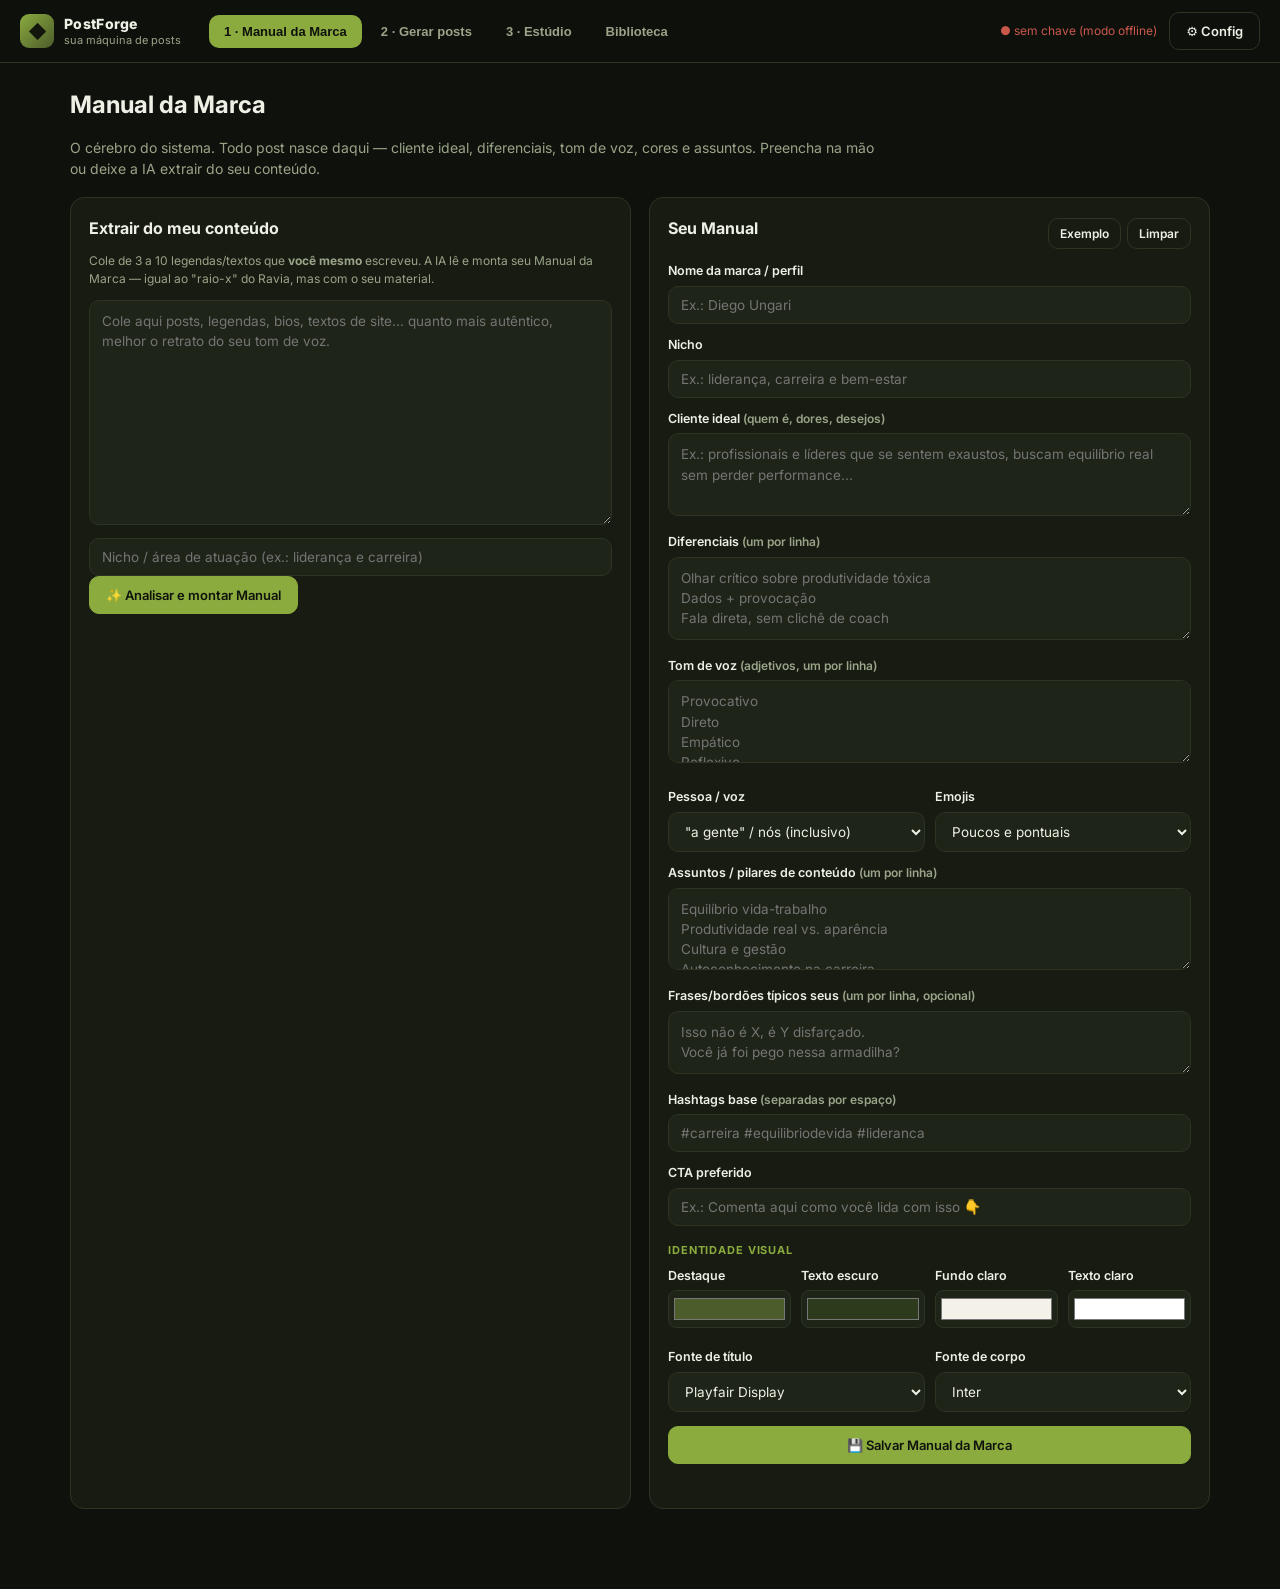
==== index.html @ 93662934 "Add PostForge: brand-voice post generation system Local, build-free web app inspired by Ravia PostCr" ====
<!doctype html>
<html lang="pt-BR">
<head>
  <meta charset="utf-8" />
  <meta name="viewport" content="width=device-width, initial-scale=1" />
  <title>PostForge — Máquina de posts no seu tom de voz</title>
  <link rel="icon" href="data:image/svg+xml,%3Csvg xmlns='http://www.w3.org/2000/svg' viewBox='0 0 100 100'%3E%3Crect width='100' height='100' rx='22' fill='%234c5c2b'/%3E%3Ctext x='50' y='68' font-size='60' text-anchor='middle' fill='%23f4f1e8' font-family='Georgia,serif'%3E%E2%97%86%3C/text%3E%3C/svg%3E" />
  <meta name="description" content="Crie posts para Instagram alinhados ao seu perfil e tom de voz. Manual da Marca + IA + templates editáveis." />

  <!-- Fontes (CDN) -->
  <link rel="preconnect" href="https://fonts.googleapis.com" />
  <link rel="preconnect" href="https://fonts.gstatic.com" crossorigin />
  <link href="https://fonts.googleapis.com/css2?family=DM+Serif+Display:ital@0;1&family=Playfair+Display:ital,wght@0,500;0,700;0,900;1,600&family=Inter:wght@400;500;600;700;800&family=Poppins:wght@400;500;600;700;800&family=Bebas+Neue&family=Lora:ital@0;1&display=swap" rel="stylesheet" />

  <link rel="stylesheet" href="css/app.css" />
</head>
<body>
  <!-- ==================== TOPBAR ==================== -->
  <header class="topbar">
    <div class="brand">
      <div class="logo">◆</div>
      <div>
        <div class="brand-name">PostForge</div>
        <div class="brand-tag">sua máquina de posts</div>
      </div>
    </div>

    <nav class="tabs" id="tabs">
      <button class="tab is-active" data-view="manual">1 · Manual da Marca</button>
      <button class="tab" data-view="generate">2 · Gerar posts</button>
      <button class="tab" data-view="studio">3 · Estúdio</button>
      <button class="tab" data-view="library">Biblioteca</button>
    </nav>

    <div class="topbar-actions">
      <span class="key-status" id="keyStatus" title="Status da chave da API">● sem chave</span>
      <button class="btn btn-ghost" id="openSettings">⚙ Config</button>
    </div>
  </header>

  <main class="app">
    <!-- ==================== VIEW: MANUAL DA MARCA ==================== -->
    <section class="view is-active" id="view-manual">
      <div class="view-head">
        <h1>Manual da Marca</h1>
        <p class="muted">O cérebro do sistema. Todo post nasce daqui — cliente ideal, diferenciais, tom de voz, cores e assuntos. Preencha na mão ou deixe a IA extrair do seu conteúdo.</p>
      </div>

      <div class="grid-2">
        <!-- Coluna esquerda: extrair da IA -->
        <div class="card">
          <h2>Extrair do meu conteúdo</h2>
          <p class="muted small">Cole de 3 a 10 legendas/textos que <b>você mesmo</b> escreveu. A IA lê e monta seu Manual da Marca — igual ao "raio-x" do Ravia, mas com o seu material.</p>
          <textarea id="analyzeInput" rows="10" placeholder="Cole aqui posts, legendas, bios, textos de site... quanto mais autêntico, melhor o retrato do seu tom de voz."></textarea>
          <div class="row">
            <input id="analyzeNiche" type="text" placeholder="Nicho / área de atuação (ex.: liderança e carreira)" />
          </div>
          <button class="btn btn-primary" id="btnAnalyze">✨ Analisar e montar Manual</button>
          <div class="hint" id="analyzeHint"></div>
        </div>

        <!-- Coluna direita: formulário do manual -->
        <div class="card">
          <div class="card-head-row">
            <h2>Seu Manual</h2>
            <div class="card-head-actions">
              <button class="btn btn-ghost small" id="btnLoadSample">Exemplo</button>
              <button class="btn btn-ghost small" id="btnClearManual">Limpar</button>
            </div>
          </div>

          <label>Nome da marca / perfil</label>
          <input id="m_brand" type="text" placeholder="Ex.: Diego Ungari" />

          <label>Nicho</label>
          <input id="m_niche" type="text" placeholder="Ex.: liderança, carreira e bem-estar" />

          <label>Cliente ideal <span class="muted small">(quem é, dores, desejos)</span></label>
          <textarea id="m_client" rows="3" placeholder="Ex.: profissionais e líderes que se sentem exaustos, buscam equilíbrio real sem perder performance..."></textarea>

          <label>Diferenciais <span class="muted small">(um por linha)</span></label>
          <textarea id="m_diff" rows="3" placeholder="Olhar crítico sobre produtividade tóxica&#10;Dados + provocação&#10;Fala direta, sem clichê de coach"></textarea>

          <label>Tom de voz <span class="muted small">(adjetivos, um por linha)</span></label>
          <textarea id="m_tone" rows="3" placeholder="Provocativo&#10;Direto&#10;Empático&#10;Reflexivo&#10;Coloquial brasileiro"></textarea>

          <div class="row">
            <div>
              <label>Pessoa / voz</label>
              <select id="m_person">
                <option value="Fala como 'a gente' / nós, incluindo o leitor">"a gente" / nós (inclusivo)</option>
                <option value="Fala em primeira pessoa (eu)">1ª pessoa (eu)</option>
                <option value="Fala direto com 'você'">2ª pessoa (você)</option>
              </select>
            </div>
            <div>
              <label>Emojis</label>
              <select id="m_emoji">
                <option value="poucos e pontuais">Poucos e pontuais</option>
                <option value="nenhum">Nenhum</option>
                <option value="moderado">Moderado</option>
                <option value="muitos">Muitos</option>
              </select>
            </div>
          </div>

          <label>Assuntos / pilares de conteúdo <span class="muted small">(um por linha)</span></label>
          <textarea id="m_topics" rows="3" placeholder="Equilíbrio vida-trabalho&#10;Produtividade real vs. aparência&#10;Cultura e gestão&#10;Autoconhecimento na carreira"></textarea>

          <label>Frases/bordões típicos seus <span class="muted small">(um por linha, opcional)</span></label>
          <textarea id="m_phrases" rows="2" placeholder="Isso não é X, é Y disfarçado.&#10;Você já foi pego nessa armadilha?"></textarea>

          <label>Hashtags base <span class="muted small">(separadas por espaço)</span></label>
          <input id="m_hashtags" type="text" placeholder="#carreira #equilibriodevida #lideranca" />

          <label>CTA preferido</label>
          <input id="m_cta" type="text" placeholder="Ex.: Comenta aqui como você lida com isso 👇" />

          <h3 class="section-label">Identidade visual</h3>
          <div class="palette-row">
            <div class="color-field"><label>Destaque</label><input type="color" id="c_accent" value="#4c5c2b" /></div>
            <div class="color-field"><label>Texto escuro</label><input type="color" id="c_dark" value="#2e3a1c" /></div>
            <div class="color-field"><label>Fundo claro</label><input type="color" id="c_light" value="#f4f1e8" /></div>
            <div class="color-field"><label>Texto claro</label><input type="color" id="c_ontext" value="#ffffff" /></div>
          </div>
          <div class="row">
            <div>
              <label>Fonte de título</label>
              <select id="f_head">
                <option>Playfair Display</option>
                <option>DM Serif Display</option>
                <option>Lora</option>
                <option>Poppins</option>
                <option>Bebas Neue</option>
                <option>Inter</option>
              </select>
            </div>
            <div>
              <label>Fonte de corpo</label>
              <select id="f_body">
                <option>Inter</option>
                <option>Poppins</option>
                <option>Lora</option>
              </select>
            </div>
          </div>

          <button class="btn btn-primary block" id="btnSaveManual">💾 Salvar Manual da Marca</button>
          <div class="hint" id="manualHint"></div>
        </div>
      </div>
    </section>

    <!-- ==================== VIEW: GERAR ==================== -->
    <section class="view" id="view-generate">
      <div class="view-head">
        <h1>Gerar posts</h1>
        <p class="muted">Diga o tema (ou peça ideias). A IA escreve título, legenda no seu tom, hashtags e explica <i>por que</i> o post funciona — como as sugestões do Ravia.</p>
      </div>

      <div class="card generate-bar">
        <div class="row">
          <input id="g_topic" type="text" placeholder="Tema do post (ex.: por que trabalhar mais horas não é produtividade)" />
          <select id="g_format">
            <option value="imagem-unica">Imagem única</option>
            <option value="quote">Frase de impacto</option>
            <option value="checklist">Checklist / lista</option>
            <option value="carrossel">Carrossel</option>
          </select>
        </div>
        <div class="row">
          <select id="g_objective">
            <option value="engajamento">Objetivo: engajamento / debate</option>
            <option value="autoridade">Objetivo: autoridade / educar</option>
            <option value="conexao">Objetivo: conexão / história</option>
            <option value="conversao">Objetivo: conversão / oferta</option>
          </select>
          <select id="g_count">
            <option value="1">1 post</option>
            <option value="3" selected>3 posts</option>
            <option value="5">5 posts</option>
          </select>
          <button class="btn btn-ghost" id="btnIdeas" title="Gerar ideias de tema a partir dos seus pilares">💡 Ideias</button>
          <button class="btn btn-primary" id="btnGenerate">⚡ Gerar</button>
        </div>
        <div class="hint" id="genHint"></div>
      </div>

      <div id="genResults" class="results"></div>
    </section>

    <!-- ==================== VIEW: STUDIO ==================== -->
    <section class="view" id="view-studio">
      <div class="view-head">
        <h1>Estúdio</h1>
        <p class="muted">Escolha a variação de template, edite tudo e exporte em PNG (1080×1350).</p>
      </div>

      <div class="studio">
        <!-- preview -->
        <div class="studio-canvas">
          <div class="canvas-frame" id="canvasFrame">
            <div class="post-card" id="postCard"><!-- template renderiza aqui --></div>
          </div>
          <div class="canvas-actions">
            <button class="btn btn-ghost" id="btnZoomOut">−</button>
            <span id="zoomLabel">62%</span>
            <button class="btn btn-ghost" id="btnZoomIn">+</button>
            <span class="spacer"></span>
            <button class="btn btn-primary" id="btnExport">⬇ Exportar PNG</button>
          </div>
        </div>

        <!-- controles -->
        <aside class="studio-panel">
          <div class="panel-tabs">
            <button class="ptab is-active" data-panel="variacoes">Variações</button>
            <button class="ptab" data-panel="texto">Texto</button>
            <button class="ptab" data-panel="cores">Cores</button>
            <button class="ptab" data-panel="foto">Foto</button>
            <button class="ptab" data-panel="legenda">Legenda</button>
          </div>

          <div class="panel-body">
            <div class="panel is-active" id="panel-variacoes">
              <p class="muted small">Variações de modelo para este post</p>
              <div class="variants" id="variantList"></div>
            </div>

            <div class="panel" id="panel-texto">
              <label>Título</label>
              <textarea id="e_headline" rows="2"></textarea>
              <label>Palavras em destaque <span class="muted small">(separadas por vírgula — ganham a caixa colorida)</span></label>
              <input id="e_highlight" type="text" placeholder="ex.: produzir mais" />
              <label>Subtítulo / corpo na imagem</label>
              <textarea id="e_sub" rows="3"></textarea>
              <div id="itemsEditor" class="items-editor" hidden>
                <label>Itens da lista <span class="muted small">(um por linha)</span></label>
                <textarea id="e_items" rows="5"></textarea>
              </div>
              <label>Tamanho do título</label>
              <input type="range" id="e_headsize" min="48" max="130" value="86" />
              <label>Alinhamento</label>
              <select id="e_align"><option value="left">Esquerda</option><option value="center">Centro</option></select>
            </div>

            <div class="panel" id="panel-cores">
              <div class="palette-row">
                <div class="color-field"><label>Destaque</label><input type="color" id="s_accent" /></div>
                <div class="color-field"><label>Texto escuro</label><input type="color" id="s_dark" /></div>
                <div class="color-field"><label>Fundo</label><input type="color" id="s_light" /></div>
                <div class="color-field"><label>Texto claro</label><input type="color" id="s_ontext" /></div>
              </div>
              <label>Escurecer foto (overlay)</label>
              <input type="range" id="s_overlay" min="0" max="80" value="35" />
              <label>Fonte de título</label>
              <select id="s_fhead"><option>Playfair Display</option><option>DM Serif Display</option><option>Lora</option><option>Poppins</option><option>Bebas Neue</option><option>Inter</option></select>
            </div>

            <div class="panel" id="panel-foto">
              <p class="muted small">Fundo do post</p>
              <div class="row">
                <button class="btn btn-ghost small" id="btnUploadPhoto">📁 Enviar foto</button>
                <button class="btn btn-ghost small" id="btnUnsplash">🔎 Buscar (Unsplash)</button>
              </div>
              <input type="file" id="photoFile" accept="image/*" hidden />
              <input id="photoQuery" type="text" placeholder="palavra-chave da foto (ex.: home office)" />
              <input id="photoUrl" type="text" placeholder="ou cole a URL de uma imagem" />
              <button class="btn btn-ghost small block" id="btnApplyUrl">Aplicar URL</button>
              <label>Ou fundo em degradê (sem foto)</label>
              <button class="btn btn-ghost small block" id="btnGradient">Usar degradê da marca</button>
            </div>

            <div class="panel" id="panel-legenda">
              <label>Legenda</label>
              <textarea id="e_caption" rows="10"></textarea>
              <label>Hashtags</label>
              <textarea id="e_tags" rows="2"></textarea>
              <div class="row">
                <button class="btn btn-ghost small" id="btnCopyCaption">📋 Copiar legenda</button>
                <button class="btn btn-ghost small" id="btnRewrite">🔁 Reescrever (IA)</button>
              </div>
              <div class="why" id="whyBox"></div>
            </div>
          </div>
          <button class="btn btn-primary block" id="btnSaveToLibrary">★ Salvar na biblioteca</button>
        </aside>
      </div>
    </section>

    <!-- ==================== VIEW: LIBRARY ==================== -->
    <section class="view" id="view-library">
      <div class="view-head">
        <h1>Biblioteca</h1>
        <p class="muted">Seus posts salvos. Clique para reabrir no Estúdio.</p>
      </div>
      <div id="libraryGrid" class="results"></div>
    </section>
  </main>

  <!-- ==================== MODAL: SETTINGS ==================== -->
  <div class="modal" id="settingsModal" hidden>
    <div class="modal-card">
      <div class="modal-head"><h2>Configurações</h2><button class="icon-btn" id="closeSettings">✕</button></div>
      <label>Chave da API da Anthropic <span class="muted small">(fica só no seu navegador)</span></label>
      <input id="apiKey" type="password" placeholder="sk-ant-..." />
      <label>Modelo</label>
      <select id="modelSelect">
        <option value="claude-sonnet-5">Claude Sonnet 5 (rápido, recomendado)</option>
        <option value="claude-opus-5">Claude Opus 5 (mais criativo)</option>
        <option value="claude-haiku-4-5-20251001">Claude Haiku 4.5 (mais barato)</option>
      </select>
      <p class="muted small">A chave é guardada em <code>localStorage</code> e enviada apenas para <code>api.anthropic.com</code>. Pegue uma em console.anthropic.com. Sem chave, o app usa um gerador de reserva (offline) mais simples.</p>
      <button class="btn btn-primary block" id="saveSettings">Salvar</button>
    </div>
  </div>

  <div id="toast" class="toast" hidden></div>

  <!-- html2canvas para exportar PNG (local, sem depender de CDN) -->
  <script src="vendor/html2canvas.min.js"></script>

  <!-- App (scripts clássicos, funcionam abrindo o arquivo direto) -->
  <script src="js/store.js"></script>
  <script src="js/prompts.js"></script>
  <script src="js/ai.js"></script>
  <script src="js/templates.js"></script>
  <script src="js/studio.js"></script>
  <script src="js/app.js"></script>
</body>
</html>
---- css/app.css ----
:root{
  --bg:#0f120c;
  --panel:#171b12;
  --panel-2:#1e2417;
  --line:#2c3422;
  --text:#eef0e6;
  --muted:#9aa488;
  --accent:#8bab3f;
  --accent-2:#4c5c2b;
  --danger:#c9584b;
  --radius:14px;
  --shadow:0 10px 30px rgba(0,0,0,.35);
}
*{box-sizing:border-box}
[hidden]{display:none!important}
html,body{margin:0;padding:0}
body{
  background:var(--bg);
  color:var(--text);
  font-family:"Inter",system-ui,-apple-system,Segoe UI,Roboto,sans-serif;
  font-size:14px;
  line-height:1.5;
}
h1{font-size:24px;margin:0 0 4px}
h2{font-size:16px;margin:0 0 10px}
h3{font-size:14px;margin:16px 0 8px}
.muted{color:var(--muted)}
.small{font-size:12px}
code{background:#0000003d;padding:1px 5px;border-radius:5px;font-size:12px}

/* ---------- topbar ---------- */
.topbar{
  display:flex;align-items:center;gap:20px;
  padding:12px 20px;border-bottom:1px solid var(--line);
  position:sticky;top:0;background:rgba(15,18,12,.92);backdrop-filter:blur(8px);z-index:20;
}
.brand{display:flex;align-items:center;gap:10px}
.logo{
  width:34px;height:34px;border-radius:9px;display:grid;place-items:center;
  background:linear-gradient(135deg,var(--accent),var(--accent-2));color:#12160c;font-size:18px;font-weight:800;
}
.brand-name{font-weight:800;letter-spacing:.3px}
.brand-tag{font-size:11px;color:var(--muted);margin-top:-2px}
.tabs{display:flex;gap:4px;margin-left:8px;flex-wrap:wrap}
.tab{
  background:transparent;border:1px solid transparent;color:var(--muted);
  padding:8px 14px;border-radius:10px;cursor:pointer;font-weight:600;font-size:13px;
}
.tab:hover{color:var(--text);background:var(--panel)}
.tab.is-active{color:#0f120c;background:var(--accent)}
.topbar-actions{margin-left:auto;display:flex;align-items:center;gap:12px}
.key-status{font-size:12px;color:var(--danger)}
.key-status.ok{color:var(--accent)}

/* ---------- layout ---------- */
.app{max-width:1180px;margin:0 auto;padding:24px 20px 80px}
.view{display:none;animation:fade .25s ease}
.view.is-active{display:block}
@keyframes fade{from{opacity:0;transform:translateY(6px)}to{opacity:1;transform:none}}
.view-head{margin-bottom:18px}
.view-head p{max-width:820px}
.grid-2{display:grid;grid-template-columns:1fr 1fr;gap:18px}
@media(max-width:900px){.grid-2{grid-template-columns:1fr}}

/* ---------- cards / forms ---------- */
.card{background:var(--panel);border:1px solid var(--line);border-radius:var(--radius);padding:18px}
.card-head-row{display:flex;justify-content:space-between;align-items:center}
.card-head-actions{display:flex;gap:6px}
.section-label{color:var(--accent);text-transform:uppercase;letter-spacing:.08em;font-size:11px}
label{display:block;font-weight:600;margin:12px 0 5px;font-size:12.5px}
input[type=text],input[type=password],textarea,select{
  width:100%;background:var(--panel-2);border:1px solid var(--line);color:var(--text);
  border-radius:10px;padding:10px 12px;font-family:inherit;font-size:13.5px;outline:none;
}
textarea{resize:vertical;line-height:1.5}
input:focus,textarea:focus,select:focus{border-color:var(--accent)}
.row{display:flex;gap:10px;margin-top:8px}
.row>*{flex:1;margin:0}
.palette-row{display:flex;gap:10px;flex-wrap:wrap}
.color-field{flex:1;min-width:70px}
.color-field label{margin-top:0}
input[type=color]{width:100%;height:38px;border:1px solid var(--line);border-radius:8px;background:var(--panel-2);padding:3px;cursor:pointer}
input[type=range]{width:100%;accent-color:var(--accent)}

/* ---------- buttons ---------- */
.btn{border:1px solid var(--line);background:var(--panel-2);color:var(--text);padding:10px 16px;border-radius:10px;cursor:pointer;font-weight:600;font-size:13px;font-family:inherit}
.btn:hover{border-color:var(--accent)}
.btn:disabled{opacity:.5;cursor:not-allowed}
.btn-primary{background:var(--accent);color:#0f120c;border-color:var(--accent)}
.btn-primary:hover{filter:brightness(1.06)}
.btn-ghost{background:transparent}
.btn.small{padding:7px 11px;font-size:12px}
.btn.block{width:100%;margin-top:14px}
.icon-btn{background:transparent;border:none;color:var(--muted);font-size:18px;cursor:pointer}
.hint{font-size:12.5px;margin-top:10px;min-height:16px}
.hint.err{color:var(--danger)}
.hint.ok{color:var(--accent)}

/* ---------- generate ---------- */
.generate-bar .row{margin-top:10px}
.results{display:grid;grid-template-columns:repeat(auto-fill,minmax(300px,1fr));gap:16px;margin-top:18px}
.result-card{background:var(--panel);border:1px solid var(--line);border-radius:var(--radius);overflow:hidden;display:flex;flex-direction:column}
.result-thumb{aspect-ratio:4/5;background:#0c0f08;position:relative;overflow:hidden}
.result-thumb .mini{transform-origin:top left}
.result-body{padding:14px;display:flex;flex-direction:column;gap:8px;flex:1}
.result-body h3{margin:0;font-size:15px}
.result-cap{color:var(--muted);font-size:12.5px;max-height:78px;overflow:hidden}
.result-why{font-size:12px;color:var(--accent);border-left:2px solid var(--accent-2);padding-left:8px}
.result-actions{display:flex;gap:8px;margin-top:auto}
.chips{display:flex;flex-wrap:wrap;gap:5px}
.chip{background:var(--panel-2);border:1px solid var(--line);border-radius:20px;padding:3px 9px;font-size:11px;color:var(--muted)}

/* ---------- studio ---------- */
.studio{display:grid;grid-template-columns:1fr 380px;gap:18px;align-items:start}
@media(max-width:1000px){.studio{grid-template-columns:1fr}}
.studio-canvas{background:var(--panel);border:1px solid var(--line);border-radius:var(--radius);padding:18px;position:sticky;top:80px}
.canvas-frame{width:100%;height:600px;display:grid;place-items:center;overflow:auto;background:#0a0d06;border-radius:10px}
.canvas-actions{display:flex;align-items:center;gap:10px;margin-top:12px}
.canvas-actions .spacer{flex:1}
#zoomLabel{font-size:12px;color:var(--muted);min-width:38px;text-align:center}
.studio-panel{background:var(--panel);border:1px solid var(--line);border-radius:var(--radius);padding:14px;display:flex;flex-direction:column}
.panel-tabs{display:flex;gap:4px;flex-wrap:wrap;border-bottom:1px solid var(--line);padding-bottom:10px;margin-bottom:12px}
.ptab{background:transparent;border:none;color:var(--muted);padding:6px 10px;border-radius:8px;cursor:pointer;font-weight:600;font-size:12.5px}
.ptab.is-active{background:var(--accent);color:#0f120c}
.panel{display:none}
.panel.is-active{display:block}
.variants{display:grid;grid-template-columns:1fr 1fr;gap:10px}
.variant{border:2px solid var(--line);border-radius:10px;overflow:hidden;cursor:pointer;background:#0a0d06;aspect-ratio:4/5;position:relative}
.variant.sel{border-color:var(--accent)}
.variant .mini{transform-origin:top left;pointer-events:none}
.variant .vlabel{position:absolute;bottom:0;left:0;right:0;background:rgba(0,0,0,.6);color:#fff;font-size:10px;padding:3px 6px}
.items-editor{margin-top:6px}
.why{margin-top:12px;background:var(--panel-2);border:1px solid var(--line);border-left:3px solid var(--accent);border-radius:8px;padding:10px;font-size:12.5px;color:var(--muted)}
.why b{color:var(--accent);display:block;margin-bottom:4px}

/* ---------- post card (the actual export target: 1080x1350) ---------- */
.post-card{
  width:1080px;height:1350px;position:relative;overflow:hidden;
  background:#e9e4d6;flex:none;
  font-family:"Inter",sans-serif;
}

/* ---------- modal / toast ---------- */
.modal{position:fixed;inset:0;background:rgba(0,0,0,.6);display:grid;place-items:center;z-index:50}
.modal-card{background:var(--panel);border:1px solid var(--line);border-radius:var(--radius);padding:22px;width:min(460px,92vw)}
.modal-head{display:flex;justify-content:space-between;align-items:center;margin-bottom:6px}
.toast{position:fixed;bottom:22px;left:50%;transform:translateX(-50%);background:var(--accent);color:#0f120c;padding:11px 18px;border-radius:10px;font-weight:600;z-index:60;box-shadow:var(--shadow)}

/* ---------- loading dots ---------- */
.dots::after{content:'';animation:dots 1.2s steps(4,end) infinite}
@keyframes dots{0%{content:''}25%{content:'.'}50%{content:'..'}75%{content:'...'}}
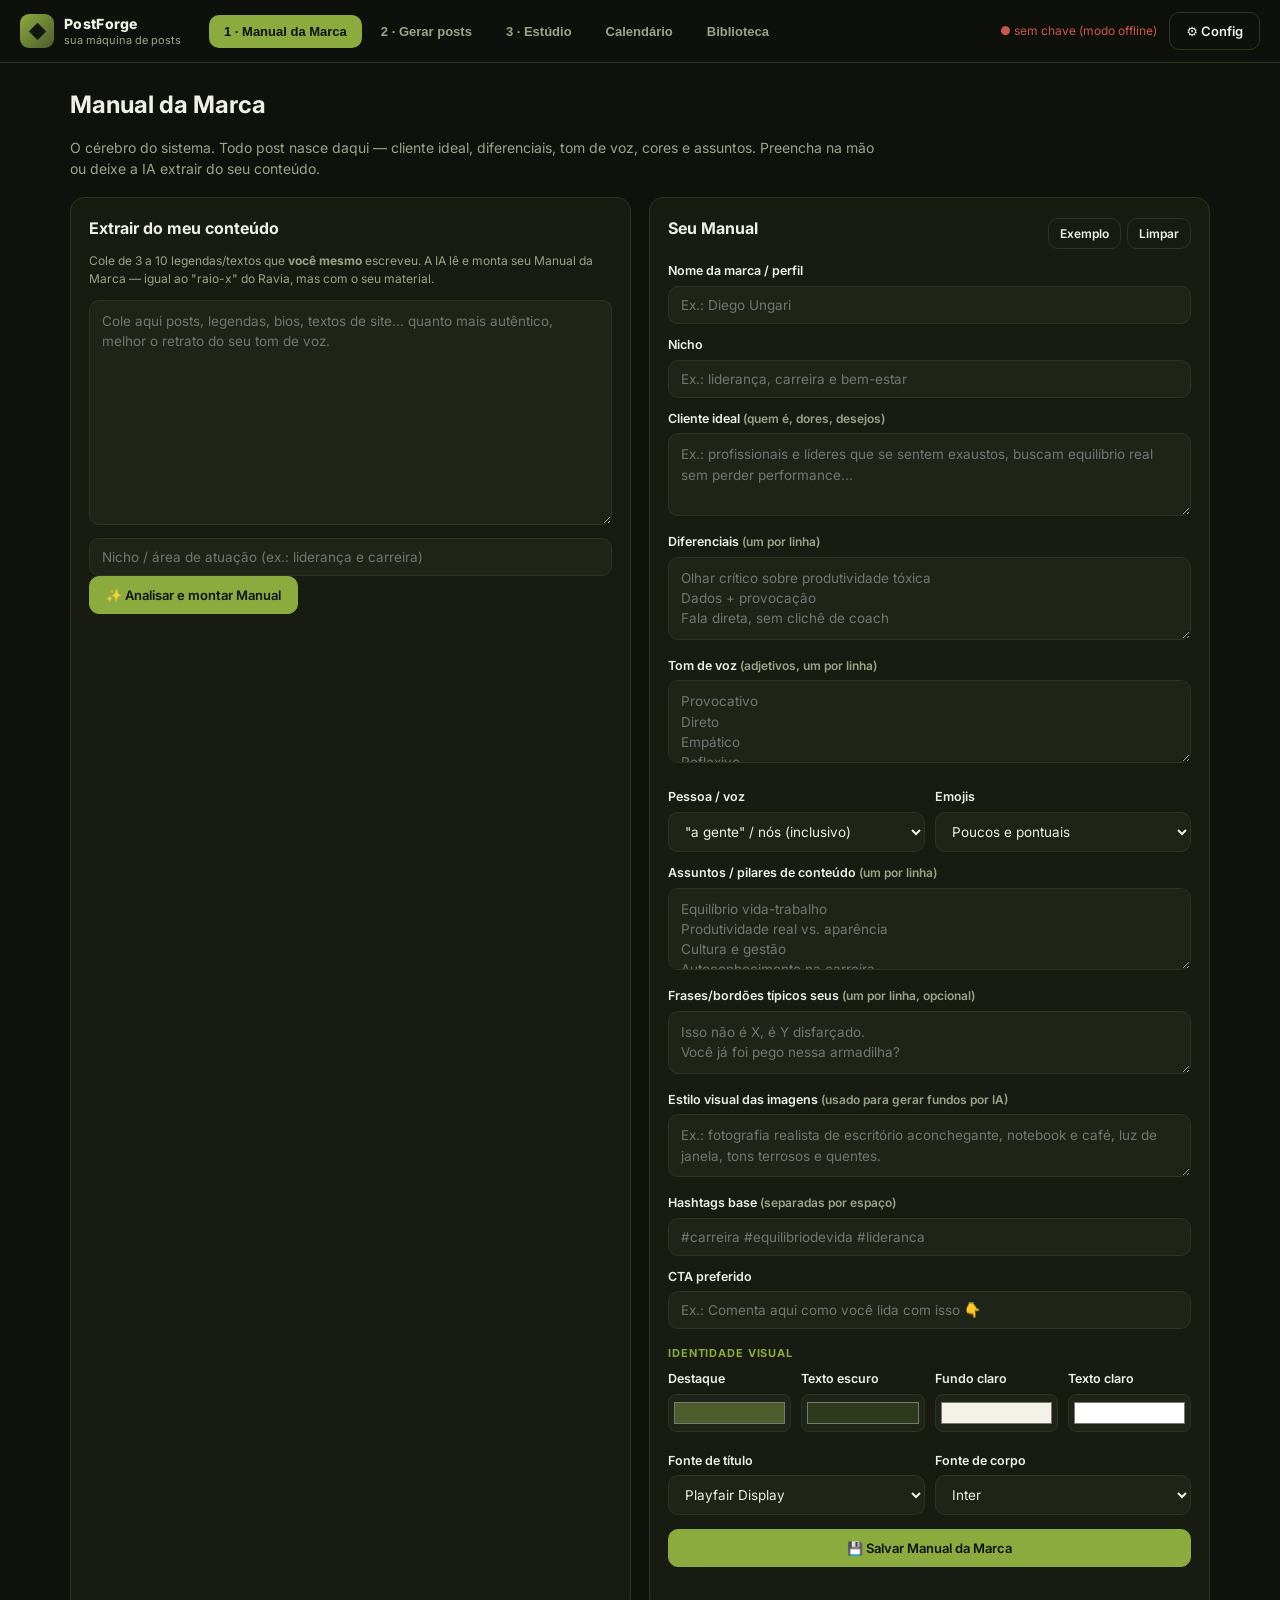
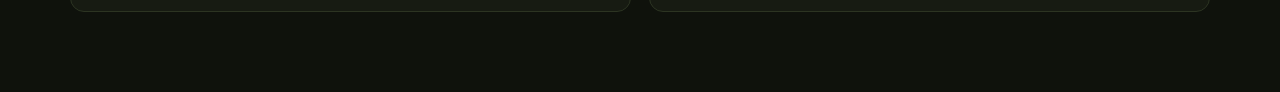
==== commit 56c23d4c: "Add AI background images and content calendar - Studio: generate the post's background photo with AI" ====
--- a/index.html
+++ b/index.html
@@ -29,6 +29,7 @@
       <button class="tab is-active" data-view="manual">1 · Manual da Marca</button>
       <button class="tab" data-view="generate">2 · Gerar posts</button>
       <button class="tab" data-view="studio">3 · Estúdio</button>
+      <button class="tab" data-view="calendar">Calendário</button>
       <button class="tab" data-view="library">Biblioteca</button>
     </nav>
 
@@ -109,6 +110,9 @@
 
           <label>Frases/bordões típicos seus <span class="muted small">(um por linha, opcional)</span></label>
           <textarea id="m_phrases" rows="2" placeholder="Isso não é X, é Y disfarçado.&#10;Você já foi pego nessa armadilha?"></textarea>
+
+          <label>Estilo visual das imagens <span class="muted small">(usado para gerar fundos por IA)</span></label>
+          <textarea id="m_visual" rows="2" placeholder="Ex.: fotografia realista de escritório aconchegante, notebook e café, luz de janela, tons terrosos e quentes."></textarea>
 
           <label>Hashtags base <span class="muted small">(separadas por espaço)</span></label>
           <input id="m_hashtags" type="text" placeholder="#carreira #equilibriodevida #lideranca" />
@@ -269,6 +273,15 @@
               <button class="btn btn-ghost small block" id="btnApplyUrl">Aplicar URL</button>
               <label>Ou fundo em degradê (sem foto)</label>
               <button class="btn btn-ghost small block" id="btnGradient">Usar degradê da marca</button>
+
+              <hr style="border:none;border-top:1px solid var(--line);margin:16px 0" />
+              <p class="muted small">🖼 Gerar imagem com IA</p>
+              <textarea id="imgPrompt" rows="3" placeholder="descreva a imagem de fundo (cena, clima, luz)..."></textarea>
+              <div class="row">
+                <button class="btn btn-ghost small" id="btnSuggestPrompt">✨ Sugerir</button>
+                <button class="btn btn-primary small" id="btnGenImage">Gerar imagem</button>
+              </div>
+              <div class="hint small" id="imgHint"></div>
             </div>
 
             <div class="panel" id="panel-legenda">
@@ -286,6 +299,54 @@
           <button class="btn btn-primary block" id="btnSaveToLibrary">★ Salvar na biblioteca</button>
         </aside>
       </div>
+    </section>
+
+    <!-- ==================== VIEW: CALENDAR ==================== -->
+    <section class="view" id="view-calendar">
+      <div class="view-head">
+        <h1>Calendário de conteúdo</h1>
+        <p class="muted">Planeje um lote de posts a partir dos seus pilares. A IA distribui temas, ângulos e formatos ao longo dos dias. Gere cada post com 1 clique e exporte o plano.</p>
+      </div>
+
+      <div class="card">
+        <div class="row">
+          <div>
+            <label>Início</label>
+            <input id="cal_start" type="date" />
+          </div>
+          <div>
+            <label>Quantidade</label>
+            <select id="cal_count"><option>8</option><option selected>12</option><option>20</option><option>30</option></select>
+          </div>
+          <div>
+            <label>Frequência</label>
+            <select id="cal_freq">
+              <option value="1">Diária</option>
+              <option value="2" selected>3x por semana</option>
+              <option value="3">2x por semana</option>
+              <option value="7">Semanal</option>
+            </select>
+          </div>
+          <div>
+            <label>Objetivo geral</label>
+            <select id="cal_objective">
+              <option value="mix equilibrado de engajamento, autoridade e conexão">Mix equilibrado</option>
+              <option value="engajamento e debate">Engajamento</option>
+              <option value="autoridade e educação">Autoridade</option>
+              <option value="conexão e história pessoal">Conexão</option>
+            </select>
+          </div>
+        </div>
+        <div class="row">
+          <button class="btn btn-primary" id="btnPlan">🗓 Gerar plano</button>
+          <button class="btn btn-ghost" id="btnExportCSV">⬇ CSV</button>
+          <button class="btn btn-ghost" id="btnExportICS">⬇ .ics (agenda)</button>
+          <button class="btn btn-ghost" id="btnClearCal">Limpar</button>
+        </div>
+        <div class="hint" id="calHint"></div>
+      </div>
+
+      <div id="calList" class="cal-list"></div>
     </section>
 
     <!-- ==================== VIEW: LIBRARY ==================== -->
@@ -311,6 +372,16 @@
         <option value="claude-haiku-4-5-20251001">Claude Haiku 4.5 (mais barato)</option>
       </select>
       <p class="muted small">A chave é guardada em <code>localStorage</code> e enviada apenas para <code>api.anthropic.com</code>. Pegue uma em console.anthropic.com. Sem chave, o app usa um gerador de reserva (offline) mais simples.</p>
+
+      <h3 class="section-label">Imagens de fundo por IA</h3>
+      <label>Gerador de imagem</label>
+      <select id="imgProvider">
+        <option value="pollinations">Pollinations — grátis, sem chave</option>
+        <option value="openai">OpenAI (gpt-image-1) — precisa de chave</option>
+      </select>
+      <label>Chave OpenAI <span class="muted small">(opcional, só p/ imagens)</span></label>
+      <input id="openaiKey" type="password" placeholder="sk-..." />
+
       <button class="btn btn-primary block" id="saveSettings">Salvar</button>
     </div>
   </div>
@@ -324,8 +395,10 @@
   <script src="js/store.js"></script>
   <script src="js/prompts.js"></script>
   <script src="js/ai.js"></script>
+  <script src="js/image.js"></script>
   <script src="js/templates.js"></script>
   <script src="js/studio.js"></script>
+  <script src="js/calendar.js"></script>
   <script src="js/app.js"></script>
 </body>
 </html>
--- a/css/app.css
+++ b/css/app.css
@@ -140,6 +140,20 @@
   font-family:"Inter",sans-serif;
 }
 
+/* ---------- calendar ---------- */
+.cal-list{margin-top:18px;display:flex;flex-direction:column;gap:8px}
+.cal-row{display:grid;grid-template-columns:78px 1.1fr 96px 2.4fr 118px 120px;gap:12px;align-items:center;
+  background:var(--panel);border:1px solid var(--line);border-radius:10px;padding:12px 14px}
+.cal-row.cal-head{background:transparent;border:none;padding:2px 14px;color:var(--muted);font-size:11px;text-transform:uppercase;letter-spacing:.06em}
+.cal-date b{font-size:15px}
+.cal-status{padding:6px 8px;font-size:12px}
+.cal-actions{display:flex;gap:6px;justify-content:flex-end}
+@media(max-width:820px){
+  .cal-row{grid-template-columns:1fr 1fr;gap:6px}
+  .cal-row.cal-head{display:none}
+  .cal-actions{grid-column:1/-1;justify-content:flex-start}
+}
+
 /* ---------- modal / toast ---------- */
 .modal{position:fixed;inset:0;background:rgba(0,0,0,.6);display:grid;place-items:center;z-index:50}
 .modal-card{background:var(--panel);border:1px solid var(--line);border-radius:var(--radius);padding:22px;width:min(460px,92vw)}
